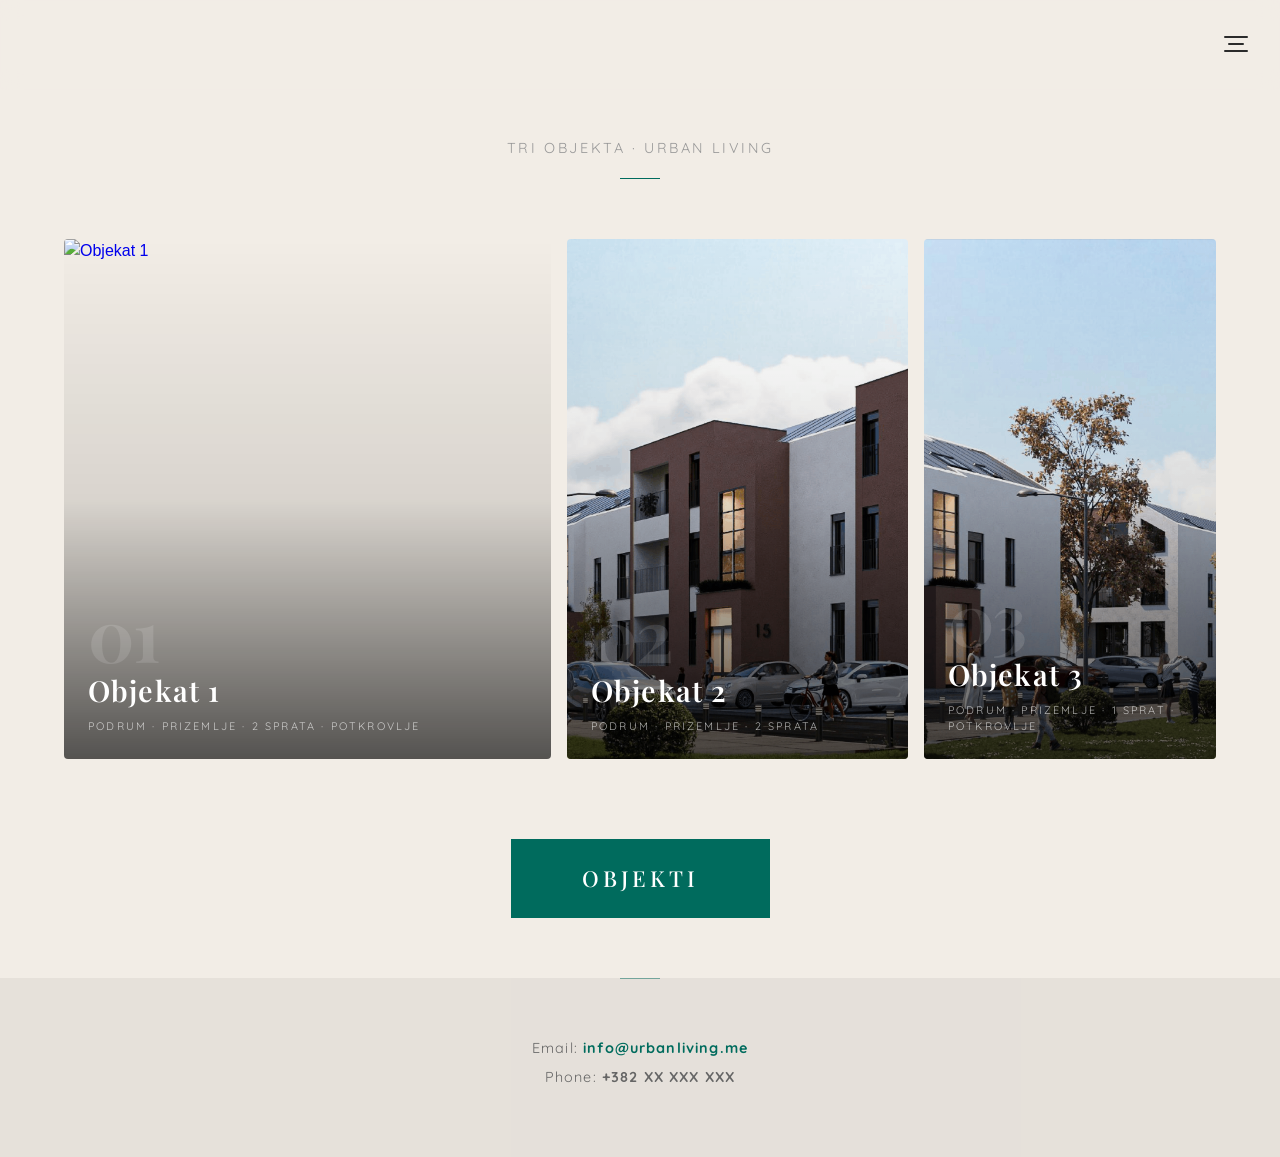
==== gornja_gorica/index.html @ 2e6b681c "first commit" ====
<!DOCTYPE html>
<html lang="me">
<head>
  <meta charset="UTF-8">
  <meta name="viewport" content="width=device-width, initial-scale=1.0">
  <title>Urban Living — Tri Objekta</title>
  <link href="https://fonts.googleapis.com/css2?family=Quicksand:wght@400;500;600;700&family=Playfair+Display:ital,wght@0,500;0,600;0,700;1,500&display=swap" rel="stylesheet">
  <link rel="stylesheet" href="style.css">
  <style>

    /* ═══════════════════════════════════════════
       PAGE INTRO CURTAIN
    ═══════════════════════════════════════════ */
    .page-curtain {
      position: fixed;
      inset: 0;
      background: #1a1a1a;
      z-index: 9999;
      display: flex;
      align-items: center;
      justify-content: center;
      animation: curtainLift 0.8s 1.2s cubic-bezier(0.76, 0, 0.24, 1) forwards;
      pointer-events: none;
    }
    @keyframes curtainLift {
      to { transform: translateY(-100%); opacity: 0; }
    }
    .curtain-logo {
      font-family: 'Playfair Display', serif;
      font-size: clamp(1.4rem, 5vw, 3rem);
      color: #f2ede6;
      letter-spacing: 0.2em;
      text-transform: uppercase;
      opacity: 0;
      animation: curtainTextIn 0.7s 0.2s ease forwards;
    }
    @keyframes curtainTextIn {
      from { opacity: 0; transform: translateY(16px); }
      to   { opacity: 1; transform: translateY(0); }
    }

    /* ═══════════════════════════════════════════
       HERO TAGLINE
    ═══════════════════════════════════════════ */
    .hero-tagline {
      text-align: center;
      padding: 48px 24px 20px;
      margin-top: 90px;
      opacity: 0;
      animation: fadeUp 0.9s 1.6s ease forwards;
    }
    .hero-tagline p {
      font-family: 'Quicksand', sans-serif;
      font-size: clamp(0.75rem, 2.5vw, 0.9rem);
      letter-spacing: 0.18em;
      text-transform: uppercase;
      color: #999;
    }
    .hero-line {
      width: 40px;
      height: 1px;
      background: #006b5d;
      margin: 18px auto 0;
      transform: scaleX(0);
      transform-origin: left;
      animation: lineGrow 0.7s 2.2s ease forwards;
    }

    @keyframes fadeUp {
      from { opacity: 0; transform: translateY(24px); }
      to   { opacity: 1; transform: translateY(0); }
    }
    @keyframes lineGrow { to { transform: scaleX(1); } }

    /* ═══════════════════════════════════════════
       BUILDINGS GRID
    ═══════════════════════════════════════════ */
    .buildings-section {
      padding: 40px 5% 20px;
      opacity: 0;
      animation: fadeUp 0.9s 1.9s ease forwards;
    }

    .buildings-grid {
      display: grid;
      grid-template-columns: 2fr 1.4fr 1.2fr;
      gap: 16px;
      max-width: 1400px;
      margin: 0 auto;
    }

    .building-card {
      position: relative;
      overflow: hidden;
      border-radius: 4px;
      cursor: pointer;
      text-decoration: none;
      display: block;
      -webkit-tap-highlight-color: transparent;
    }

    .building-card .card-img {
      width: 100%;
      height: 520px;
      object-fit: cover;
      display: block;
      transition: transform 0.7s cubic-bezier(0.25, 0.46, 0.45, 0.94);
    }

    .building-card:hover .card-img { transform: scale(1.05); }

    /* Gradient overlay */
    .building-card::after {
      content: '';
      position: absolute;
      inset: 0;
      background: linear-gradient(to top, rgba(0,0,0,0.65) 0%, rgba(0,0,0,0.1) 50%, transparent 100%);
      transition: opacity 0.4s ease;
    }

    .card-label {
      position: absolute;
      bottom: 0; left: 0; right: 0;
      z-index: 2;
      padding: 28px 24px 24px;
      pointer-events: none;
    }
    .card-label .card-num {
      font-family: 'Playfair Display', serif;
      font-size: clamp(2.5rem, 6vw, 4.5rem);
      font-weight: 700;
      color: rgba(255,255,255,0.12);
      line-height: 1;
      display: block;
      letter-spacing: -0.02em;
      transition: color 0.4s ease;
    }
    .building-card:hover .card-num { color: rgba(255,255,255,0.2); }

    .card-label .card-name {
      font-family: 'Playfair Display', serif;
      font-size: clamp(1.2rem, 2.5vw, 1.8rem);
      font-weight: 600;
      color: #fff;
      letter-spacing: 0.04em;
      display: block;
      margin-bottom: 6px;
    }
    .card-label .card-floors {
      font-family: 'Quicksand', sans-serif;
      font-size: 0.68rem;
      letter-spacing: 0.2em;
      text-transform: uppercase;
      color: rgba(255,255,255,0.65);
      display: block;
    }

    /* Hover accent line */
    .card-accent {
      position: absolute;
      bottom: 0; left: 0;
      width: 0; height: 3px;
      background: #006b5d;
      z-index: 3;
      transition: width 0.5s cubic-bezier(0.22, 1, 0.36, 1);
    }
    .building-card:hover .card-accent { width: 100%; }

    /* ═══════════════════════════════════════════
       STANOVI BUTTON
    ═══════════════════════════════════════════ */
    #pageWrapper {
      -webkit-tap-highlight-color: transparent;
      display: flex;
      justify-content: center;
      align-items: center;
      width: 100%;
      opacity: 0;
      animation: fadeUp 0.9s 2.4s ease forwards;
    }

    .btn-apartments {
      position: relative;
      overflow: hidden;
      border: 1.5px solid #006b5d;
      display: inline-block;
      margin: 60px auto;
      font-family: 'Playfair Display', serif;
      font-weight: 500;
      font-size: 22px;
      letter-spacing: 4px;
      text-transform: uppercase;
      text-decoration: none;
      padding: 22px 70px;
      background: rgb(0, 107, 93);
      color: #ffffff;
      transition: all 0.4s ease;
    }
    .btn-apartments::before {
      content: '';
      position: absolute;
      inset: 0;
      background: #f2ede6;
      transform: translateY(101%);
      transition: transform 0.45s cubic-bezier(0.76, 0, 0.24, 1);
      z-index: 0;
    }
    .btn-apartments:hover::before { transform: translateY(0); }
    .btn-apartments span { position: relative; z-index: 1; transition: color 0.45s ease; }
    .btn-apartments:hover span { color: #006b5d; }

    /* ═══════════════════════════════════════════
       HAMBURGER
    ═══════════════════════════════════════════ */
    .close-btn { display: none !important; }
    .hamburger:hover { background: transparent; }
    .hamburger.active:hover { background: transparent; }

    /* ═══════════════════════════════════════════
       OVERLAY MENU
    ═══════════════════════════════════════════ */
    .menu-overlay { background: #141414 !important; padding-top: 90px !important; }
    .menu-overlay::before {
      content: 'Urban Living';
      position: absolute; top: 28px; left: 28px;
      font-family: 'Playfair Display', serif;
      font-size: .65rem; letter-spacing: .28em; text-transform: uppercase;
      color: rgba(255,255,255,.15); pointer-events: none;
    }
    .menu-overlay::after {
      content: ''; position: absolute; top: 0; left: 0;
      width: 2px; height: 0; background: #006b5d;
      transition: height .55s cubic-bezier(.22,1,.36,1);
    }
    .menu-overlay.active::after { height: 100%; }

    .menu-overlay .menu-link {
      font-family: 'Quicksand', sans-serif !important;
      font-size: 1.1rem !important; font-weight: 600 !important;
      letter-spacing: .16em !important; text-transform: uppercase !important;
      color: rgba(255,255,255,.6) !important;
      padding: 18px 28px !important; position: relative;
      transition: color .3s ease !important; opacity: 0;
    }
    .menu-overlay .menu-link::after {
      content: ''; position: absolute; bottom: 12px; left: 28px;
      width: 0; height: 1px; background: #006b5d; transition: width .35s ease;
    }
    .menu-overlay .menu-link:hover        { color: #fff !important; }
    .menu-overlay .menu-link:hover::after  { width: 28px; }
    .menu-overlay .menu-link.active        { color: #fff !important; }
    .menu-overlay .menu-link.active::after { width: 20px; }

    .menu-overlay.active .menu-link { animation: menuSlideIn .45s ease forwards; }
    .menu-overlay.active .menu-link:nth-child(1) { animation-delay: .05s; }
    .menu-overlay.active .menu-link:nth-child(2) { animation-delay: .12s; }
    .menu-overlay.active .menu-link:nth-child(3) { animation-delay: .19s; }
    .menu-overlay.active .menu-link:nth-child(4) { animation-delay: .26s; }
    @keyframes menuSlideIn {
      from { opacity: 0; transform: translateX(20px); }
      to   { opacity: 1; transform: translateX(0); }
    }

    /* ═══════════════════════════════════════════
       CONTACT
    ═══════════════════════════════════════════ */
    .contact-info { position: relative; }
    .contact-info::before {
      content: '';
      position: absolute; top: 0; left: 50%;
      transform: translateX(-50%);
      width: 40px; height: 1px;
      background: #006b5d; opacity: 0.5;
    }
    .contact-info p {
      font-family: 'Quicksand', sans-serif;
      font-size: 0.9rem; letter-spacing: 0.08em;
      margin-bottom: 8px; color: #666;
    }
    .contact-info a { color: #006b5d !important; position: relative; }
    .contact-info a::after {
      content: '';
      position: absolute; bottom: -2px; left: 0;
      width: 100%; height: 1px; background: #006b5d;
      transform: scaleX(0); transform-origin: right;
      transition: transform 0.4s ease;
    }
    .contact-info a:hover::after { transform: scaleX(1); transform-origin: left; }

    /* ═══════════════════════════════════════════
       FLOOR MODAL
    ═══════════════════════════════════════════ */
    .floor-list li {
      position: relative; overflow: hidden;
      display: flex; align-items: center; justify-content: space-between;
    }
    .floor-list li::before {
      content: '';
      position: absolute; left: 0; top: 50%;
      transform: translateY(-50%) scaleY(0);
      width: 3px; height: 55%; background: #006b5d;
      border-radius: 2px; transition: transform 0.3s ease;
    }
    .floor-list li:hover::before { transform: translateY(-50%) scaleY(1); }
    .floor-list li:hover { padding-left: 18px !important; color: #006b5d !important; }
    .floor-num {
      font-size: 0.68rem; letter-spacing: 0.1em;
      color: #bbb; font-family: 'Quicksand', sans-serif;
      transition: color 0.3s ease;
    }
    .floor-list li:hover .floor-num { color: #006b5d; }
    .modal.active .floor-list li { animation: fadeUp 0.4s ease both; }
    .modal.active .floor-list li:nth-child(1) { animation-delay: 0.05s; }
    .modal.active .floor-list li:nth-child(2) { animation-delay: 0.10s; }
    .modal.active .floor-list li:nth-child(3) { animation-delay: 0.15s; }
    .modal.active .floor-list li:nth-child(4) { animation-delay: 0.20s; }
    .modal.active .floor-list li:nth-child(5) { animation-delay: 0.25s; }

    /* Modal building selector */
    .modal-building-tabs {
      display: flex; gap: 0;
      margin-bottom: 28px;
      border-bottom: 1px solid rgba(0,0,0,0.08);
    }
    .modal-tab {
      flex: 1; padding: 10px 8px;
      font-family: 'Quicksand', sans-serif;
      font-size: 0.68rem; letter-spacing: 0.18em;
      text-transform: uppercase; cursor: pointer;
      color: #aaa; text-align: center;
      border-bottom: 2px solid transparent;
      transition: color 0.3s, border-color 0.3s;
      margin-bottom: -1px;
    }
    .modal-tab.active { color: #006b5d; border-color: #006b5d; }

    .modal-floors-panel { display: none; }
    .modal-floors-panel.active { display: block; }

    .modal-content h3 {
      font-family: 'Playfair Display', serif;
      font-size: 1.4rem; font-weight: 600;
      margin-bottom: 4px; color: #2b2b2b;
    }
    .modal-subtitle {
      font-family: 'Quicksand', sans-serif;
      font-size: 0.7rem; letter-spacing: 0.18em;
      text-transform: uppercase; color: #aaa;
      margin-bottom: 24px;
    }

    /* ═══════════════════════════════════════════
       MOBILE
    ═══════════════════════════════════════════ */
    @media (max-width: 900px) {
      .buildings-grid {
        grid-template-columns: 1fr 1fr;
      }
      .building-card:first-child {
        grid-column: 1 / -1;
      }
      .building-card .card-img { height: 340px; }
    }

    @media (max-width: 600px) {
      .buildings-grid { grid-template-columns: 1fr; }
      .building-card:first-child { grid-column: auto; }
      .building-card .card-img { height: 280px; }
      .btn-apartments {
        font-size: 18px !important;
        padding: 18px 48px !important;
        letter-spacing: 3px !important;
      }
    }

  </style>
</head>
<body id="top">

  <!-- PAGE CURTAIN -->
  <div class="page-curtain">
    <span class="curtain-logo">Urban Living</span>
  </div>

  <!-- HEADER -->
  <header class="header">
    <a href="index.html" class="logo">
      <img src="images/urbanlivinglogo.png" alt="Urban Living Logo">
    </a>
  </header>

  <!-- HAMBURGER -->
  <div class="hamburger" id="hamburger" role="button" tabindex="0" aria-label="Toggle navigation">
    <span></span><span></span><span></span>
  </div>

  <!-- OVERLAY MENU -->
  <div class="menu-overlay" id="menuOverlay">
    <a href="index.html"   class="menu-link active">Početna</a>
    <a href="#contactInfo" class="menu-link">Kontakt</a>
    <a href="#"            class="menu-link" id="menuStanovi">Objekti</a>
    <a href="https://www.instagram.com/" target="_blank" class="menu-link">Instagram</a>
  </div>
  <div id="menuDim"></div>

  <!-- HERO TAGLINE -->
  <div class="hero-tagline">
    <p>Tri objekta · Urban Living</p>
    <div class="hero-line"></div>
  </div>

  <!-- BUILDINGS GRID -->
  <section class="buildings-section">
    <div class="buildings-grid">

      <!-- Building 1 — Largest -->
      <a href="objekat1.html" class="building-card">
        <img class="card-img" src="images\PESIC PARKETI\1_zgrada\PESIC PARKETI-09.png" alt="Objekat 1">
        <div class="card-label">
          <span class="card-num">01</span>
          <span class="card-name">Objekat 1</span>
          <span class="card-floors">Podrum · Prizemlje · 2 Sprata · Potkrovlje</span>
        </div>
        <div class="card-accent"></div>
      </a>

      <!-- Building 2 — Medium -->
      <a href="objekat2.html" class="building-card">
        <img class="card-img" src="images\PESIC PARKETI\2_zgrada\PESIC PARKETI-16.png" alt="Objekat 2">
        <div class="card-label">
          <span class="card-num">02</span>
          <span class="card-name">Objekat 2</span>
          <span class="card-floors">Podrum · Prizemlje · 2 Sprata</span>
        </div>
        <div class="card-accent"></div>
      </a>

      <!-- Building 3 — Smallest -->
      <a href="objekat3.html" class="building-card">
        <img class="card-img" src="images\PESIC PARKETI\3_zgrada\PESIC PARKETI-24.png" alt="Objekat 3">
        <div class="card-label">
          <span class="card-num">03</span>
          <span class="card-name">Objekat 3</span>
          <span class="card-floors">Podrum · Prizemlje · 1 Sprat · Potkrovlje</span>
        </div>
        <div class="card-accent"></div>
      </a>

    </div>
  </section>

  <!-- OBJEKTI BUTTON -->
  <div id="pageWrapper">
    <a href="#" class="btn-apartments" id="openFloors"><span>Objekti</span></a>
  </div>

  <!-- CONTACT INFO -->
  <section id="contactInfo" class="contact-info">
    <p>Email: <a href="mailto:info@urbanliving.me">info@urbanliving.me</a></p>
    <p>Phone: <strong>+382 XX XXX XXX</strong></p>
  </section>

  <!-- FLOOR/BUILDING SELECTOR MODAL -->
  <div class="modal" id="floorModal">
    <div class="modal-content">
      <span class="close-modal" id="closeModal">&times;</span>

      <h3>Odaberite objekat</h3>
      <p class="modal-subtitle">i etažu koja vas zanima</p>

      <!-- Tabs -->
      <div class="modal-building-tabs">
        <div class="modal-tab active" data-tab="b1">Objekat 1</div>
        <div class="modal-tab"       data-tab="b2">Objekat 2</div>
        <div class="modal-tab"       data-tab="b3">Objekat 3</div>
      </div>

      <!-- Building 1 floors -->
      <div class="modal-floors-panel active" id="panel-b1">
        <ul class="floor-list">
          <li data-href="objekat1.html#floor1">Podrum       <span class="floor-num">B</span></li>
          <li data-href="objekat1.html#floor2">Prizemlje    <span class="floor-num">00</span></li>
          <li data-href="objekat1.html#floor3">1 Sprat      <span class="floor-num">01</span></li>
          <li data-href="objekat1.html#floor4">2 Sprat      <span class="floor-num">02</span></li>
          <li data-href="objekat1.html#floor5">Potkrovlje   <span class="floor-num">PK</span></li>
        </ul>
      </div>

      <!-- Building 2 floors -->
      <div class="modal-floors-panel" id="panel-b2">
        <ul class="floor-list">
          <li data-href="objekat2.html#floor1">Podrum       <span class="floor-num">B</span></li>
          <li data-href="objekat2.html#floor2">Prizemlje    <span class="floor-num">00</span></li>
          <li data-href="objekat2.html#floor3">1 Sprat      <span class="floor-num">01</span></li>
          <li data-href="objekat2.html#floor4">2 Sprat      <span class="floor-num">02</span></li>
        </ul>
      </div>

      <!-- Building 3 floors -->
      <div class="modal-floors-panel" id="panel-b3">
        <ul class="floor-list">
          <li data-href="objekat3.html#floor1">Podrum       <span class="floor-num">B</span></li>
          <li data-href="objekat3.html#floor2">Prizemlje    <span class="floor-num">00</span></li>
          <li data-href="objekat3.html#floor3">1 Sprat      <span class="floor-num">01</span></li>
          <li data-href="objekat3.html#floor4">Potkrovlje   <span class="floor-num">PK</span></li>
        </ul>
      </div>

    </div>
  </div>

  <script src="script.js"></script>
  <script>
    // ── BUILDING TAB SWITCHING ──
    document.querySelectorAll('.modal-tab').forEach(tab => {
      tab.addEventListener('click', () => {
        document.querySelectorAll('.modal-tab').forEach(t => t.classList.remove('active'));
        document.querySelectorAll('.modal-floors-panel').forEach(p => p.classList.remove('active'));
        tab.classList.add('active');
        document.getElementById('panel-' + tab.dataset.tab).classList.add('active');
      });
    });

    // ── FLOOR LIST NAVIGATION ──
    document.querySelectorAll('.floor-list li[data-href]').forEach(item => {
      item.addEventListener('click', () => {
        window.location.href = item.getAttribute('data-href');
      });
    });

    // ── KEYBOARD for hamburger ──
    document.getElementById('hamburger').addEventListener('keydown', e => {
      if (e.key === 'Enter' || e.key === ' ') {
        e.preventDefault();
        document.getElementById('hamburger').click();
      }
    });
  </script>
</body>
</html>
---- gornja_gorica/style.css ----
/* ============================================================
   RESET
   ============================================================ */
* { margin: 0; padding: 0; box-sizing: border-box; }

body {
  font-family: 'Helvetica Neue', sans-serif;
  background-color: #f2ede6;
  color: #2b2b2b;
  line-height: 1.5;
}

/* ============================================================
   HEADER
   ============================================================ */
.header {
  position: fixed;
  top: 0; left: 0;
  width: 100%;
  height: 90px;
  display: flex;
  justify-content: center;
  align-items: center;
  background: rgba(242, 237, 230, 0.9);
  backdrop-filter: blur(10px);
  z-index: 2000;
  transition: height 0.3s ease, background 0.3s ease;
}

.header.scrolled {
  height: 70px;
  background: rgba(242, 237, 230, 0.9);
}

/* Make the link wrap only the image and remove blue highlight */
.logo {
  display: inline-block;                  /* shrink clickable area */
  text-decoration: none;                  /* remove underline */
  line-height: 0;                         /* no extra spacing */
  -webkit-tap-highlight-color: transparent; /* remove blue highlight on mobile */
  outline: none;                          /* remove focus outline */
}

/* Adjust the logo image */
.logo img {
  padding-top: 30px;                        /* remove extra clickable padding */
  height: 200px;
  width: auto;
  display: block;
  transition: height 0.3s ease, padding-top 0.3s ease;
}

.header.scrolled .logo img {
  padding-top: 10px;
  height: 120px;
}

/* ============================================================
   HAMBURGER
   ============================================================ */
.hamburger {
  position: fixed;
  right: 20px;
  top: 20px;
  width: 48px;
  height: 48px;
  display: flex;
  flex-direction: column;
  justify-content: center;
  align-items: center;
  gap: 5px;
  cursor: pointer;
  z-index: 99999;
  border-radius: 50%;
  -webkit-tap-highlight-color: transparent;
  transition: background 0.3s ease;
  isolation: isolate;
}

.hamburger span {
  display: block;
  height: 2px;
  border-radius: 2px;
  background: #2b2b2b;
  transform-origin: center;
  transition:
    width     0.35s cubic-bezier(0.76, 0, 0.24, 1),
    transform 0.45s cubic-bezier(0.76, 0, 0.24, 1),
    opacity   0.3s ease,
    background 0.3s ease;
}

.hamburger span:nth-child(1) { width: 24px; }
.hamburger span:nth-child(2) { width: 16px; }
.hamburger span:nth-child(3) { width: 24px; }

.hamburger.active span              { background: #fff !important; }
.hamburger.active span:nth-child(1) { width: 22px; transform: translateY(7px)  rotate(45deg); }
.hamburger.active span:nth-child(2) { width: 0;    opacity: 0; }
.hamburger.active span:nth-child(3) { width: 22px; transform: translateY(-7px) rotate(-45deg); }

/* ============================================================
   OVERLAY MENU
   ============================================================ */
.menu-overlay {
    -webkit-tap-highlight-color: transparent;
  position: fixed;
  top: 0;
  right: 0;
  width: 260px;
  height: 100%;
  background: #1a1a1a;
  display: flex;
  flex-direction: column;
  padding-top: 100px;
  transform: translateX(100%);
  opacity: 0;
  transition: transform 0.5s cubic-bezier(0.22, 1, 0.36, 1), opacity 0.4s ease;
  z-index: 2150;
}

.menu-overlay.active {
  transform: translateX(0);
  opacity: 1;
}

.menu-link {
  color: #eee;
  text-decoration: none;
  font-size: 1.3rem;
  padding: 18px 30px;
  transition: background 0.2s ease, letter-spacing 0.2s ease;
}

.menu-link:hover        { background: #2a2a2a; letter-spacing: 2px; }
.menu-link.active       { color: #fff; letter-spacing: 3px; }

.close-btn {
  position: absolute;
  top: 30px; right: 30px;
  font-size: 32px;
  color: #eee;
  cursor: pointer;
  transition: opacity 0.3s ease;
  display: none; /* hamburger handles closing now */
}

/* ============================================================
   DIM OVERLAY
   ============================================================ */
#menuDim {
  display: none;
  position: fixed;
  inset: 0;
  background: rgba(0, 0, 0, 0.5);
  z-index: 2140;
}

#menuDim.active { display: block; }

/* ============================================================
   GALLERY
   ============================================================ */
.gallery {
  display: grid;
  grid-template-columns: repeat(2, 1fr);
  gap: 10px;
  padding: 20px 5%;
  margin-top: 90px;
  position: relative;
  z-index: 1;
}

.gallery-item {
  position: relative;
  overflow: hidden;
  border-radius: 2px;
  cursor: default;
  height: 500px;
}

.gallery-item img.day,
.gallery-item img.night {
  width: 100%;
  height: 100%;
  object-fit: cover;
  display: block;
  border-radius: 2px;
  transition: opacity 0.8s ease, transform 0.5s ease;
}

.gallery-item img.night {
  position: absolute;
  top: 0; left: 0;
  opacity: 0;
}

.gallery-item:hover img.day   { opacity: 0; transform: scale(1.05); }
.gallery-item:hover img.night { opacity: 1; transform: scale(1.05); }

/* ============================================================
   LIGHTBOX
   ============================================================ */
.lightbox {
  position: fixed;
  inset: 0;
  background: rgba(0, 0, 0, 0.95);
  display: flex;
  justify-content: center;
  align-items: center;
  z-index: 5000;
  cursor: zoom-out;
}

.lightbox img {
  max-width: 90%;
  max-height: 90%;
  border-radius: 12px;
  cursor: default;
}

/* ============================================================
   STANOVI BUTTON
   ============================================================ */
#pageWrapper {
    -webkit-tap-highlight-color: transparent;
  display: flex;
  justify-content: center;
  align-items: center;
  width: 100%;
}

.btn-apartments {
  display: inline-block;
  margin: 80px auto;
  font-family: 'Playfair Display', serif;
  font-weight: 500;
  font-size: 25px;
  letter-spacing: 4px;
  text-transform: uppercase;
  text-decoration: none;
  padding: 22px 70px;
  background: rgb(0, 107, 93);
  color: #ffffff;
  transition: all 0.4s ease;
}

.btn-apartments:hover {
  background: transparent;
  color: #1c1c1c;
  transform: translateY(-2px);
}

/* ============================================================
   FLOOR SELECTOR MODAL
   ============================================================ */
.modal {
    -webkit-tap-highlight-color: transparent;
  position: fixed;
  inset: 0;
  background: rgba(0, 0, 0, 0.45);
  backdrop-filter: blur(8px);
  display: flex;
  justify-content: center;
  align-items: center;
  opacity: 0;
  visibility: hidden;
  transition: opacity 0.3s ease, visibility 0.3s ease;
  z-index: 4000;
}

.modal.active {
  opacity: 1;
  visibility: visible;
}

.modal-content {
  background: #f5f1eb;
  padding: 80px 70px;
  width: 500px;
  max-width: 90%;
  box-shadow: 0 60px 140px rgba(0, 0, 0, 0.25);
  transform: translateY(40px);
  transition: transform 0.5s ease;
  position: relative;
}

.modal.active .modal-content { transform: translateY(0); }

.close-modal {
  position: absolute;
  top: 20px; right: 30px;
  font-size: 28px;
  cursor: pointer;
  color: #2b2b2b;
}

/* ============================================================
   FLOOR LIST
   ============================================================ */
.floor-list {
  
  list-style: none;
  margin-top: 20px;
  padding: 0;
  font-family: 'Quicksand', sans-serif;
}

.floor-list li {
  padding: 18px 0;
  border-bottom: 1px solid rgba(0, 0, 0, 0.08);
  font-size: 16px;
  letter-spacing: 2px;
  text-transform: uppercase;
  cursor: pointer;
  transition: padding-left 0.3s ease, color 0.3s ease;
}

.floor-list li:hover  { padding-left: 15px; color: #000; }
.floor-list li:active { transform: scale(0.98); }

/* ============================================================
   CONTACT INFO
   ============================================================ */
.contact-info {
  text-align: center;
  padding: 60px 10%;
  color: #666;
  background: rgba(0, 0, 0, 0.05);
}

.contact-info a {
  color: #006b5d;
  text-decoration: none;
  font-weight: bold;
}

/* ============================================================
   APARTMENTS PAGE
   ============================================================ */
.apartments-page {
  
  max-width: 1200px;
  margin: 0 auto;
  padding: 120px 5% 60px;
  font-family: 'Quicksand', sans-serif;
  color: #2b2b2b;
  line-height: 1.6;
}

.apartments-page .floor {
  position: relative;
  margin-bottom: 60px;
  padding: 40px;
  background: #fffaf5;
  border-radius: 12px;
  box-shadow: 0 25px 60px rgba(0, 0, 0, 0.1);
  transition: transform 0.4s ease, box-shadow 0.4s ease;
}

.apartments-page .floor:hover {
  transform: translateY(-4px);
  box-shadow: 0 35px 80px rgba(0, 0, 0, 0.14);
}

.apartments-page .floor h2 {
  font-family: 'Playfair Display', serif;
  font-weight: 700;
  font-size: 2rem;
  margin-bottom: 20px;
  color: #006b5d;
  letter-spacing: 1px;
}

.apartments-page .floor p {
  font-size: 1rem;
  margin-bottom: 16px;
  color: #3a3a3a;
}

/* Floor gallery — horizontal scroll */
.floor-gallery.mobile-scroll {
  display: flex;
  overflow-x: auto;
  gap: 12px;
  padding-bottom: 12px;
  scroll-snap-type: x mandatory;
  -webkit-overflow-scrolling: touch;
}

.floor-gallery.mobile-scroll img {
  flex: 0 0 auto;
  width: 320px;
  height: 220px;
  object-fit: cover;
  border-radius: 10px;
  cursor: pointer;
  scroll-snap-align: start;
  transition: transform 0.3s ease, filter 0.3s ease;
}

.floor-gallery.mobile-scroll img:hover {
  transform: scale(1.03);
  filter: brightness(1.05);
}

:target { scroll-margin-top: 110px; }

/* ============================================================
   RESPONSIVE
   ============================================================ */
@media (max-width: 768px) {

  /* Gallery */
  .gallery {
    grid-template-columns: 1fr;
  }
  .gallery-item { height: 300px; }

  /* Modal slides up from bottom */
  .modal { align-items: flex-end; }

  .modal-content {
    width: 100%;
    max-width: 100%;
    border-radius: 12px 12px 0 0;
    padding: 50px 30px;
    transform: translateY(100%);
    transition: transform 0.5s cubic-bezier(0.22, 1, 0.36, 1);
  }

  .modal.active .modal-content { transform: translateY(0); }

  /* Apartments page */
  .apartments-page { padding: 100px 4% 40px; }

  .apartments-page .floor {
    padding: 24px;
    margin-bottom: 40px;
  }

  .apartments-page .floor h2 { font-size: 1.5rem; }

  .floor-gallery.mobile-scroll img {
    width: 80vw;
    height: 180px;
  }

  /* Button */
  .btn-apartments {
    font-size: 18px;
    padding: 18px 48px;
    letter-spacing: 3px;
  }
}
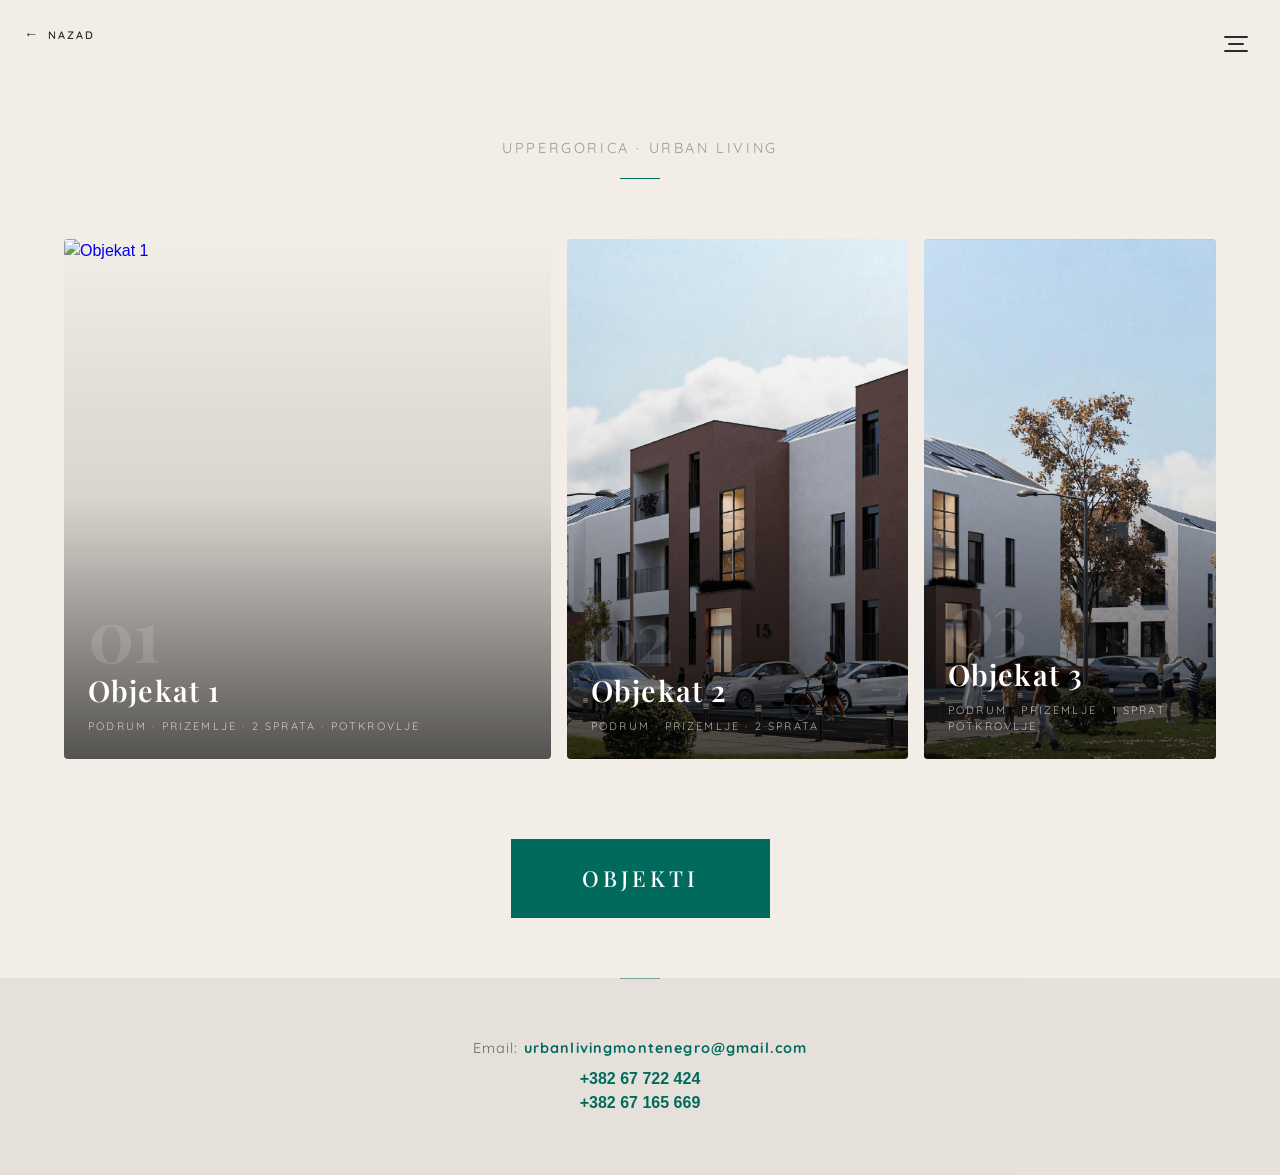
==== commit f64a2feb: "sitnice" ====
--- a/gornja_gorica/index.html
+++ b/gornja_gorica/index.html
@@ -1,12 +1,49 @@
 <!DOCTYPE html>
 <html lang="me">
 <head>
+
+
+  
   <meta charset="UTF-8">
   <meta name="viewport" content="width=device-width, initial-scale=1.0">
-  <title>Urban Living — Tri Objekta</title>
+  <title>Urban Living — UpperGorica</title>
   <link href="https://fonts.googleapis.com/css2?family=Quicksand:wght@400;500;600;700&family=Playfair+Display:ital,wght@0,500;0,600;0,700;1,500&display=swap" rel="stylesheet">
   <link rel="stylesheet" href="style.css">
   <style>
+
+    /* ═══════════════════════════════════════════
+       BACK BUTTON
+    ═══════════════════════════════════════════ */
+    .back-btn {
+      position: fixed;
+      top: 24px;
+      left: 24px;
+      z-index: 99999;
+      display: flex;
+      align-items: center;
+      gap: 8px;
+      font-family: 'Quicksand', sans-serif;
+      font-size: 0.68rem;
+      font-weight: 600;
+      letter-spacing: 0.18em;
+      text-transform: uppercase;
+      color: #2b2b2b;
+      text-decoration: none;
+      opacity: 0;
+      animation: fadeUp 0.6s 1.9s ease forwards;
+      transition: color 0.3s;
+    }
+    .back-btn::before {
+      content: '←';
+      font-size: 0.9rem;
+      transition: transform 0.3s;
+    }
+    .back-btn:hover { color: #006b5d; }
+    .back-btn:hover::before { transform: translateX(-4px); }
+
+    @media (max-width: 768px) {
+      .back-btn { top: 16px; left: 16px; }
+    }
 
     /* ═══════════════════════════════════════════
        PAGE INTRO CURTAIN
@@ -375,11 +412,15 @@
 
   </style>
 </head>
+
 <body id="top">
+
+  <!-- BACK BUTTON -->
+  <a href="../index.html" class="back-btn">Nazad</a>
 
   <!-- PAGE CURTAIN -->
   <div class="page-curtain">
-    <span class="curtain-logo">Urban Living</span>
+    <span class="curtain-logo">Upper Gorica</span>
   </div>
 
   <!-- HEADER -->
@@ -405,7 +446,7 @@
 
   <!-- HERO TAGLINE -->
   <div class="hero-tagline">
-    <p>Tri objekta · Urban Living</p>
+    <p>UpperGorica · Urban Living</p>
     <div class="hero-line"></div>
   </div>
 
@@ -456,8 +497,9 @@
 
   <!-- CONTACT INFO -->
   <section id="contactInfo" class="contact-info">
-    <p>Email: <a href="mailto:info@urbanliving.me">info@urbanliving.me</a></p>
-    <p>Phone: <strong>+382 XX XXX XXX</strong></p>
+    <p>Email: <a href="mailto:urbanlivingmontenegro@gmail.com">urbanlivingmontenegro@gmail.com</a></p>
+        <div class="cd-value"><a href="tel:+38267722424">+382 67 722 424</a></div>
+        <div class="cd-value"><a href="tel:+38267165699">+382 67 165 669</a></div>
   </section>
 
   <!-- FLOOR/BUILDING SELECTOR MODAL -->
@@ -466,7 +508,6 @@
       <span class="close-modal" id="closeModal">&times;</span>
 
       <h3>Odaberite objekat</h3>
-      <p class="modal-subtitle">i etažu koja vas zanima</p>
 
       <!-- Tabs -->
       <div class="modal-building-tabs">
@@ -537,4 +578,4 @@
     });
   </script>
 </body>
-</html>
+</html>
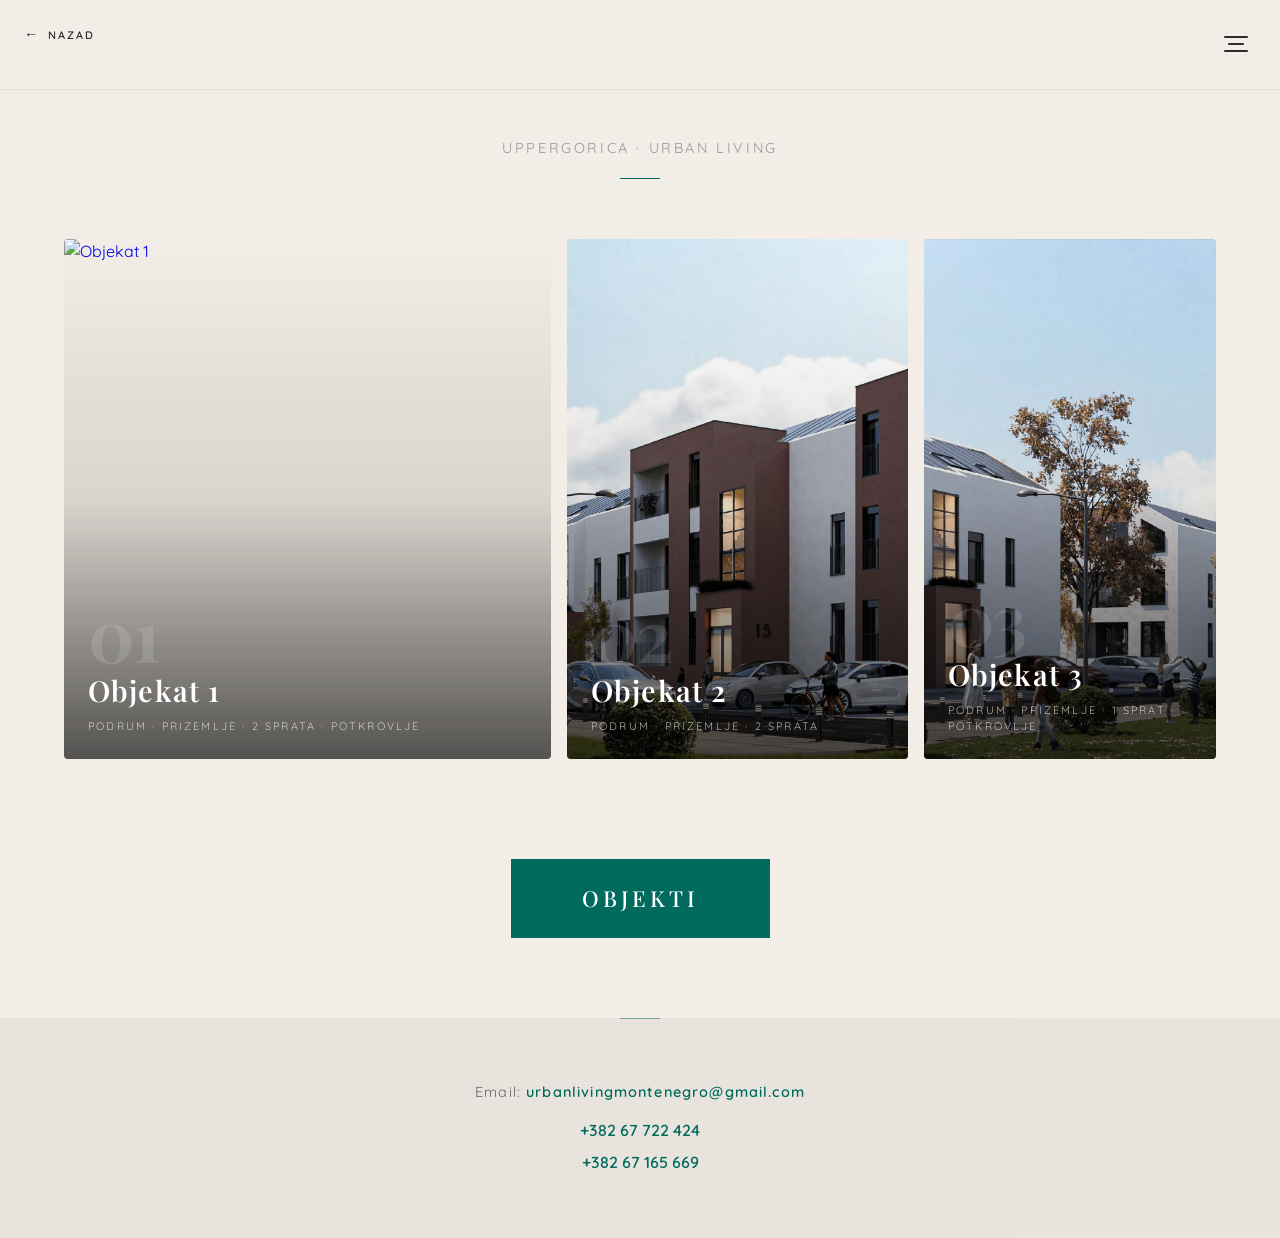
==== commit ad83c8d2: "performance changes" ====
--- a/gornja_gorica/index.html
+++ b/gornja_gorica/index.html
@@ -5,8 +5,11 @@
 
   
   <meta charset="UTF-8">
+  <meta name="description" content="Upper Gorica — Ekskluzivni stanovi i objekti, Podgorica.">
   <meta name="viewport" content="width=device-width, initial-scale=1.0">
   <title>Urban Living — UpperGorica</title>
+    <link rel="preconnect" href="https://fonts.googleapis.com">
+  <link rel="preconnect" href="https://fonts.gstatic.com" crossorigin>
   <link href="https://fonts.googleapis.com/css2?family=Quicksand:wght@400;500;600;700&family=Playfair+Display:ital,wght@0,500;0,600;0,700;1,500&display=swap" rel="stylesheet">
   <link rel="stylesheet" href="style.css">
   <style>
@@ -456,7 +459,7 @@
 
       <!-- Building 1 — Largest -->
       <a href="objekat1.html" class="building-card">
-        <img class="card-img" src="images\PESIC PARKETI\1_zgrada\PESIC PARKETI-09.png" alt="Objekat 1">
+        <img loading="lazy" decoding="async" class="card-img" src="images\PESIC PARKETI\1_zgrada\PESIC PARKETI-09.png" alt="Objekat 1">
         <div class="card-label">
           <span class="card-num">01</span>
           <span class="card-name">Objekat 1</span>
@@ -467,7 +470,7 @@
 
       <!-- Building 2 — Medium -->
       <a href="objekat2.html" class="building-card">
-        <img class="card-img" src="images\PESIC PARKETI\2_zgrada\PESIC PARKETI-16.png" alt="Objekat 2">
+        <img loading="lazy" decoding="async" class="card-img" src="images\PESIC PARKETI\2_zgrada\PESIC PARKETI-16.png" alt="Objekat 2">
         <div class="card-label">
           <span class="card-num">02</span>
           <span class="card-name">Objekat 2</span>
@@ -478,7 +481,7 @@
 
       <!-- Building 3 — Smallest -->
       <a href="objekat3.html" class="building-card">
-        <img class="card-img" src="images\PESIC PARKETI\3_zgrada\PESIC PARKETI-24.png" alt="Objekat 3">
+        <img loading="lazy" decoding="async" class="card-img" src="images\PESIC PARKETI\3_zgrada\PESIC PARKETI-24.png" alt="Objekat 3">
         <div class="card-label">
           <span class="card-num">03</span>
           <span class="card-name">Objekat 3</span>
--- a/gornja_gorica/style.css
+++ b/gornja_gorica/style.css
@@ -1,13 +1,14 @@
 /* ============================================================
    RESET
    ============================================================ */
-* { margin: 0; padding: 0; box-sizing: border-box; }
+*, *::before, *::after { margin: 0; padding: 0; box-sizing: border-box; }
 
 body {
-  font-family: 'Helvetica Neue', sans-serif;
+  font-family: 'Quicksand', sans-serif;
   background-color: #f2ede6;
   color: #2b2b2b;
   line-height: 1.5;
+  overflow-x: hidden;
 }
 
 /* ============================================================
@@ -21,29 +22,29 @@
   display: flex;
   justify-content: center;
   align-items: center;
-  background: rgba(242, 237, 230, 0.9);
-  backdrop-filter: blur(10px);
+  background: rgba(242, 237, 230, 0.92);
+  backdrop-filter: blur(12px);
+  -webkit-backdrop-filter: blur(12px);
   z-index: 2000;
   transition: height 0.3s ease, background 0.3s ease;
+  border-bottom: 1px solid rgba(0,0,0,0.05);
 }
 
 .header.scrolled {
   height: 70px;
-  background: rgba(242, 237, 230, 0.9);
-}
-
-/* Make the link wrap only the image and remove blue highlight */
+  background: rgba(242, 237, 230, 0.97);
+}
+
 .logo {
-  display: inline-block;                  /* shrink clickable area */
-  text-decoration: none;                  /* remove underline */
-  line-height: 0;                         /* no extra spacing */
-  -webkit-tap-highlight-color: transparent; /* remove blue highlight on mobile */
-  outline: none;                          /* remove focus outline */
-}
-
-/* Adjust the logo image */
+  display: inline-block;
+  text-decoration: none;
+  line-height: 0;
+  -webkit-tap-highlight-color: transparent;
+  outline: none;
+}
+
 .logo img {
-  padding-top: 30px;                        /* remove extra clickable padding */
+  padding-top: 30px;
   height: 200px;
   width: auto;
   display: block;
@@ -75,6 +76,9 @@
   -webkit-tap-highlight-color: transparent;
   transition: background 0.3s ease;
   isolation: isolate;
+  background: none;
+  border: none;
+  padding: 0;
 }
 
 .hamburger span {
@@ -103,11 +107,10 @@
    OVERLAY MENU
    ============================================================ */
 .menu-overlay {
-    -webkit-tap-highlight-color: transparent;
-  position: fixed;
-  top: 0;
-  right: 0;
-  width: 260px;
+  -webkit-tap-highlight-color: transparent;
+  position: fixed;
+  top: 0; right: 0;
+  width: min(260px, 80vw);
   height: 100%;
   background: #1a1a1a;
   display: flex;
@@ -125,29 +128,22 @@
 }
 
 .menu-link {
-  color: #eee;
+  color: rgba(238,238,238,0.7);
   text-decoration: none;
-  font-size: 1.3rem;
+  font-size: 1rem;
+  font-weight: 600;
+  letter-spacing: 0.12em;
+  text-transform: uppercase;
   padding: 18px 30px;
-  transition: background 0.2s ease, letter-spacing 0.2s ease;
-}
-
-.menu-link:hover        { background: #2a2a2a; letter-spacing: 2px; }
-.menu-link.active       { color: #fff; letter-spacing: 3px; }
-
-.close-btn {
-  position: absolute;
-  top: 30px; right: 30px;
-  font-size: 32px;
-  color: #eee;
-  cursor: pointer;
-  transition: opacity 0.3s ease;
-  display: none; /* hamburger handles closing now */
-}
-
-/* ============================================================
-   DIM OVERLAY
-   ============================================================ */
+  min-height: 56px;
+  display: flex;
+  align-items: center;
+  transition: background 0.2s ease, color 0.2s ease, letter-spacing 0.2s ease;
+}
+
+.menu-link:hover        { background: #2a2a2a; color: #fff; letter-spacing: 0.18em; }
+.menu-link.active       { color: #fff; }
+
 #menuDim {
   display: none;
   position: fixed;
@@ -155,7 +151,6 @@
   background: rgba(0, 0, 0, 0.5);
   z-index: 2140;
 }
-
 #menuDim.active { display: block; }
 
 /* ============================================================
@@ -176,7 +171,8 @@
   overflow: hidden;
   border-radius: 2px;
   cursor: default;
-  height: 500px;
+  aspect-ratio: 4/3;
+  background: #111;
 }
 
 .gallery-item img.day,
@@ -198,6 +194,25 @@
 .gallery-item:hover img.day   { opacity: 0; transform: scale(1.05); }
 .gallery-item:hover img.night { opacity: 1; transform: scale(1.05); }
 
+/* Tap hint (mobile) */
+.tap-hint {
+  position: absolute;
+  bottom: 16px; left: 50%; transform: translateX(-50%);
+  background: rgba(0,0,0,0.6);
+  color: rgba(255,255,255,0.85);
+  font-size: 0.65rem;
+  letter-spacing: 0.12em;
+  text-transform: uppercase;
+  padding: 6px 14px;
+  border-radius: 100px;
+  white-space: nowrap;
+  z-index: 4;
+  animation: fadeIn 0.5s 1s ease both, fadeOut 0.5s 4s ease forwards;
+  pointer-events: none;
+}
+@keyframes fadeIn  { from{opacity:0} to{opacity:1} }
+@keyframes fadeOut { to{opacity:0} }
+
 /* ============================================================
    LIGHTBOX
    ============================================================ */
@@ -210,39 +225,42 @@
   align-items: center;
   z-index: 5000;
   cursor: zoom-out;
+  padding: 20px;
 }
 
 .lightbox img {
-  max-width: 90%;
-  max-height: 90%;
-  border-radius: 12px;
-  cursor: default;
+  max-width: 100%;
+  max-height: 90vh;
+  border-radius: 4px;
+  object-fit: contain;
 }
 
 /* ============================================================
    STANOVI BUTTON
    ============================================================ */
 #pageWrapper {
-    -webkit-tap-highlight-color: transparent;
+  -webkit-tap-highlight-color: transparent;
   display: flex;
   justify-content: center;
   align-items: center;
   width: 100%;
+  padding: 20px 16px;
 }
 
 .btn-apartments {
   display: inline-block;
-  margin: 80px auto;
+  margin: 60px auto;
   font-family: 'Playfair Display', serif;
   font-weight: 500;
-  font-size: 25px;
-  letter-spacing: 4px;
+  font-size: clamp(1rem, 3vw, 1.4rem);
+  letter-spacing: 0.2em;
   text-transform: uppercase;
   text-decoration: none;
-  padding: 22px 70px;
+  padding: clamp(14px, 3vw, 22px) clamp(36px, 8vw, 70px);
   background: rgb(0, 107, 93);
   color: #ffffff;
-  transition: all 0.4s ease;
+  transition: background 0.4s ease, color 0.4s ease, transform 0.3s ease;
+  border: 2px solid rgb(0, 107, 93);
 }
 
 .btn-apartments:hover {
@@ -255,11 +273,12 @@
    FLOOR SELECTOR MODAL
    ============================================================ */
 .modal {
-    -webkit-tap-highlight-color: transparent;
+  -webkit-tap-highlight-color: transparent;
   position: fixed;
   inset: 0;
   background: rgba(0, 0, 0, 0.45);
   backdrop-filter: blur(8px);
+  -webkit-backdrop-filter: blur(8px);
   display: flex;
   justify-content: center;
   align-items: center;
@@ -267,6 +286,7 @@
   visibility: hidden;
   transition: opacity 0.3s ease, visibility 0.3s ease;
   z-index: 4000;
+  padding: 20px;
 }
 
 .modal.active {
@@ -276,30 +296,33 @@
 
 .modal-content {
   background: #f5f1eb;
-  padding: 80px 70px;
-  width: 500px;
-  max-width: 90%;
+  padding: clamp(40px, 6vw, 80px) clamp(24px, 5vw, 70px);
+  width: min(500px, 100%);
   box-shadow: 0 60px 140px rgba(0, 0, 0, 0.25);
   transform: translateY(40px);
   transition: transform 0.5s ease;
   position: relative;
+  border-radius: 4px;
 }
 
 .modal.active .modal-content { transform: translateY(0); }
 
 .close-modal {
   position: absolute;
-  top: 20px; right: 30px;
+  top: 16px; right: 24px;
   font-size: 28px;
   cursor: pointer;
   color: #2b2b2b;
-}
+  line-height: 1;
+  padding: 8px;
+  transition: opacity 0.2s;
+}
+.close-modal:hover { opacity: 0.6; }
 
 /* ============================================================
    FLOOR LIST
    ============================================================ */
 .floor-list {
-  
   list-style: none;
   margin-top: 20px;
   padding: 0;
@@ -307,17 +330,23 @@
 }
 
 .floor-list li {
-  padding: 18px 0;
+  padding: 18px 8px;
   border-bottom: 1px solid rgba(0, 0, 0, 0.08);
-  font-size: 16px;
-  letter-spacing: 2px;
+  font-size: 0.9rem;
+  letter-spacing: 0.12em;
   text-transform: uppercase;
   cursor: pointer;
   transition: padding-left 0.3s ease, color 0.3s ease;
-}
-
-.floor-list li:hover  { padding-left: 15px; color: #000; }
-.floor-list li:active { transform: scale(0.98); }
+  display: flex;
+  justify-content: space-between;
+  align-items: center;
+  min-height: 56px;
+}
+
+.floor-list li:last-child { border-bottom: none; }
+.floor-list li:hover  { padding-left: 15px; color: #006b5d; }
+.floor-list li:active { opacity: 0.7; }
+.floor-num { font-size: 0.75rem; color: #999; font-weight: 600; }
 
 /* ============================================================
    CONTACT INFO
@@ -326,20 +355,22 @@
   text-align: center;
   padding: 60px 10%;
   color: #666;
-  background: rgba(0, 0, 0, 0.05);
+  background: rgba(0, 0, 0, 0.04);
+  line-height: 2;
 }
 
 .contact-info a {
   color: #006b5d;
   text-decoration: none;
-  font-weight: bold;
-}
+  font-weight: 600;
+  transition: opacity 0.2s;
+}
+.contact-info a:hover { opacity: 0.75; }
 
 /* ============================================================
    APARTMENTS PAGE
    ============================================================ */
 .apartments-page {
-  
   max-width: 1200px;
   margin: 0 auto;
   padding: 120px 5% 60px;
@@ -354,26 +385,28 @@
   padding: 40px;
   background: #fffaf5;
   border-radius: 12px;
-  box-shadow: 0 25px 60px rgba(0, 0, 0, 0.1);
+  box-shadow: 0 25px 60px rgba(0, 0, 0, 0.08);
   transition: transform 0.4s ease, box-shadow 0.4s ease;
+  content-visibility: auto;
+  contain-intrinsic-size: 0 400px;
 }
 
 .apartments-page .floor:hover {
   transform: translateY(-4px);
-  box-shadow: 0 35px 80px rgba(0, 0, 0, 0.14);
+  box-shadow: 0 35px 80px rgba(0, 0, 0, 0.12);
 }
 
 .apartments-page .floor h2 {
   font-family: 'Playfair Display', serif;
   font-weight: 700;
-  font-size: 2rem;
+  font-size: clamp(1.4rem, 3vw, 2rem);
   margin-bottom: 20px;
   color: #006b5d;
   letter-spacing: 1px;
 }
 
 .apartments-page .floor p {
-  font-size: 1rem;
+  font-size: 0.95rem;
   margin-bottom: 16px;
   color: #3a3a3a;
 }
@@ -386,11 +419,15 @@
   padding-bottom: 12px;
   scroll-snap-type: x mandatory;
   -webkit-overflow-scrolling: touch;
-}
+  scrollbar-width: thin;
+  scrollbar-color: rgba(0,107,93,0.3) transparent;
+}
+.floor-gallery.mobile-scroll::-webkit-scrollbar { height: 4px; }
+.floor-gallery.mobile-scroll::-webkit-scrollbar-thumb { background: rgba(0,107,93,0.3); border-radius: 4px; }
 
 .floor-gallery.mobile-scroll img {
   flex: 0 0 auto;
-  width: 320px;
+  width: clamp(220px, 35vw, 320px);
   height: 220px;
   object-fit: cover;
   border-radius: 10px;
@@ -407,49 +444,44 @@
 :target { scroll-margin-top: 110px; }
 
 /* ============================================================
+   FOCUS / ACCESSIBILITY
+   ============================================================ */
+a:focus-visible, button:focus-visible {
+  outline: 2px solid #006b5d;
+  outline-offset: 3px;
+}
+
+/* ============================================================
    RESPONSIVE
    ============================================================ */
 @media (max-width: 768px) {
 
-  /* Gallery */
   .gallery {
     grid-template-columns: 1fr;
+    gap: 8px;
   }
-  .gallery-item { height: 300px; }
-
-  /* Modal slides up from bottom */
-  .modal { align-items: flex-end; }
-
+  .gallery-item { aspect-ratio: 16/10; }
+
+  /* Modal slides up from bottom on mobile */
+  .modal { align-items: flex-end; padding: 0; }
   .modal-content {
     width: 100%;
-    max-width: 100%;
-    border-radius: 12px 12px 0 0;
-    padding: 50px 30px;
+    border-radius: 16px 16px 0 0;
+    padding: 40px 24px 32px;
     transform: translateY(100%);
     transition: transform 0.5s cubic-bezier(0.22, 1, 0.36, 1);
   }
-
   .modal.active .modal-content { transform: translateY(0); }
 
-  /* Apartments page */
   .apartments-page { padding: 100px 4% 40px; }
-
-  .apartments-page .floor {
-    padding: 24px;
-    margin-bottom: 40px;
-  }
-
-  .apartments-page .floor h2 { font-size: 1.5rem; }
-
-  .floor-gallery.mobile-scroll img {
-    width: 80vw;
-    height: 180px;
-  }
-
-  /* Button */
-  .btn-apartments {
-    font-size: 18px;
-    padding: 18px 48px;
-    letter-spacing: 3px;
-  }
-}+  .apartments-page .floor { padding: 24px 20px; margin-bottom: 32px; }
+  .floor-gallery.mobile-scroll img { height: 180px; }
+}
+
+@media (max-width: 480px) {
+  .header { height: 70px; }
+  .logo img { height: 140px; padding-top: 20px; }
+  .header.scrolled .logo img { height: 90px; padding-top: 8px; }
+  .gallery { padding: 12px 4%; margin-top: 70px; }
+  .contact-info { padding: 40px 6%; }
+}
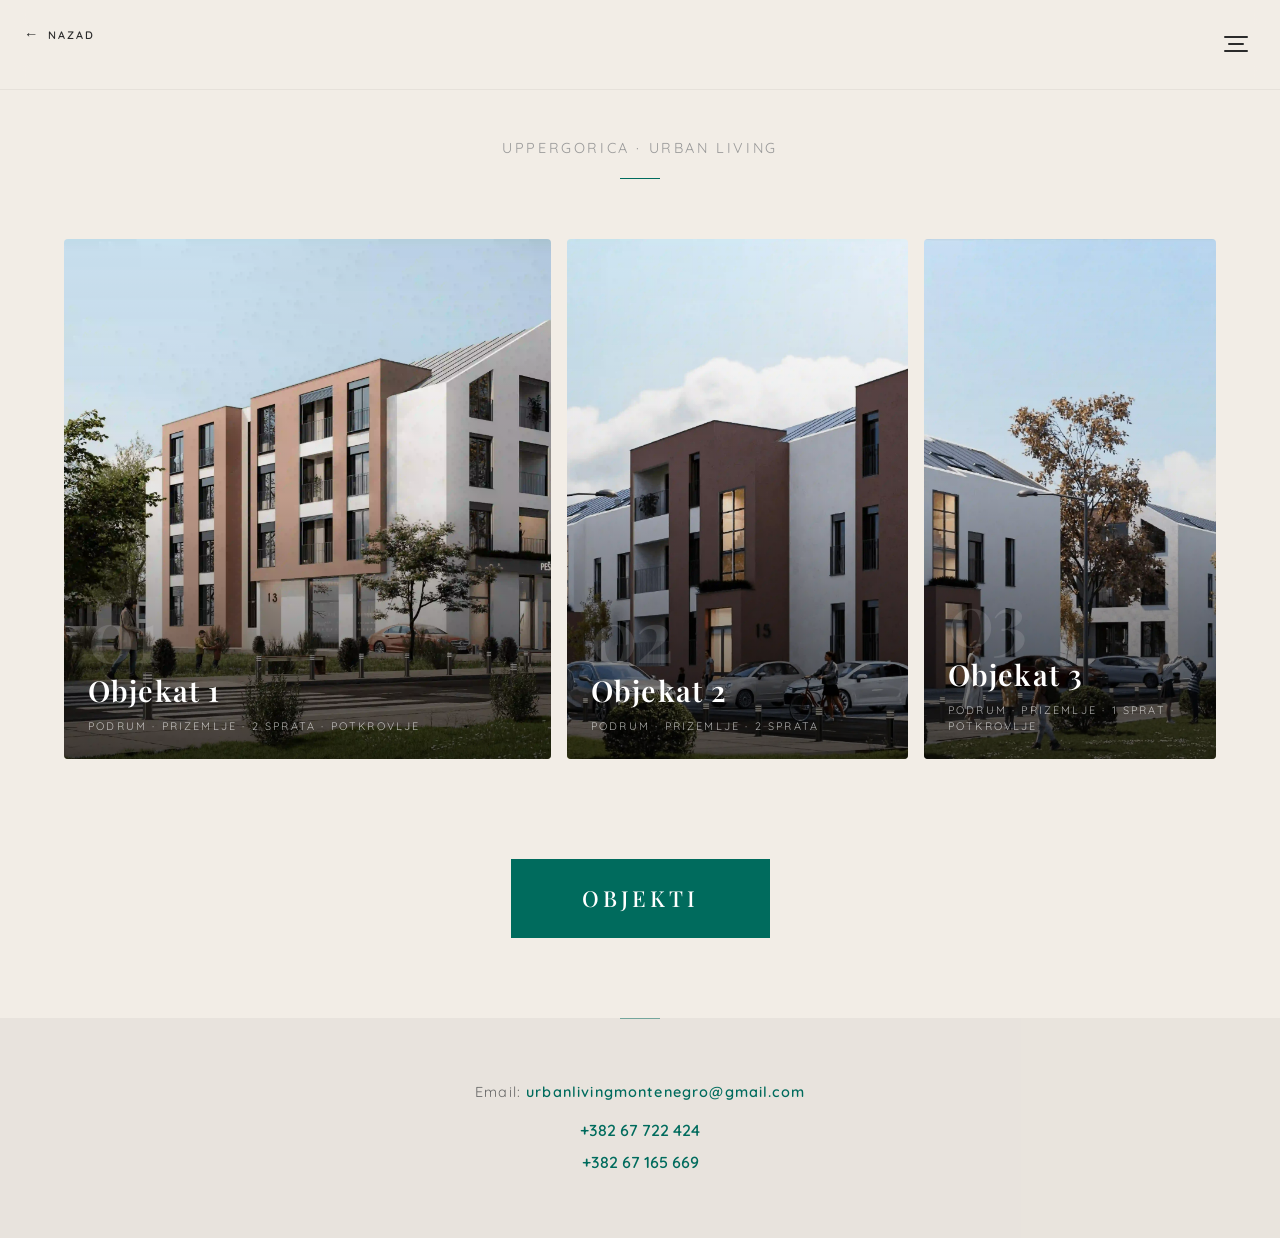
==== commit f236c67d: "performance" ====
--- a/gornja_gorica/index.html
+++ b/gornja_gorica/index.html
@@ -459,7 +459,7 @@
 
       <!-- Building 1 — Largest -->
       <a href="objekat1.html" class="building-card">
-        <img loading="lazy" decoding="async" class="card-img" src="images\PESIC PARKETI\1_zgrada\PESIC PARKETI-09.png" alt="Objekat 1">
+        <img loading="lazy" decoding="async" class="card-img" src="images\PESIC PARKETI\1_zgrada\PESIC PARKETI-09.webp" alt="Objekat 1">
         <div class="card-label">
           <span class="card-num">01</span>
           <span class="card-name">Objekat 1</span>
@@ -470,7 +470,7 @@
 
       <!-- Building 2 — Medium -->
       <a href="objekat2.html" class="building-card">
-        <img loading="lazy" decoding="async" class="card-img" src="images\PESIC PARKETI\2_zgrada\PESIC PARKETI-16.png" alt="Objekat 2">
+        <img loading="lazy" decoding="async" class="card-img" src="images\PESIC PARKETI\2_zgrada\PESIC PARKETI-16.webp" alt="Objekat 2">
         <div class="card-label">
           <span class="card-num">02</span>
           <span class="card-name">Objekat 2</span>
@@ -481,7 +481,7 @@
 
       <!-- Building 3 — Smallest -->
       <a href="objekat3.html" class="building-card">
-        <img loading="lazy" decoding="async" class="card-img" src="images\PESIC PARKETI\3_zgrada\PESIC PARKETI-24.png" alt="Objekat 3">
+        <img loading="lazy" decoding="async" class="card-img" src="images\PESIC PARKETI\3_zgrada\PESIC PARKETI-24.webp" alt="Objekat 3">
         <div class="card-label">
           <span class="card-num">03</span>
           <span class="card-name">Objekat 3</span>
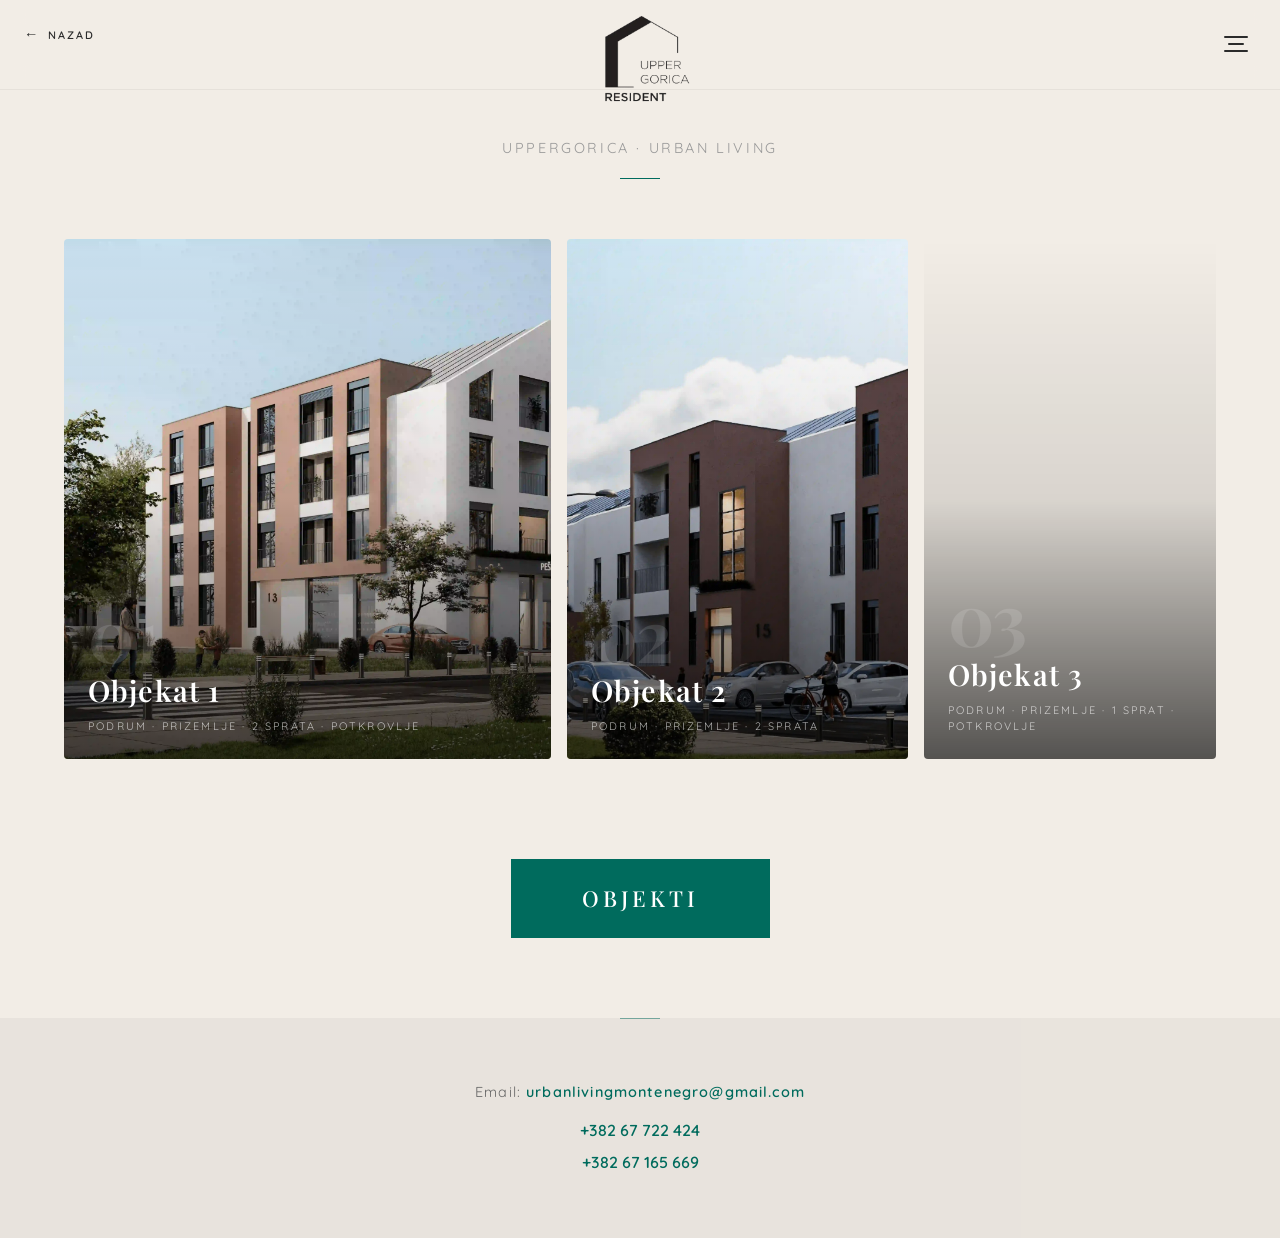
==== commit 8bd884b4: "bug fixes and new log" ====
--- a/gornja_gorica/index.html
+++ b/gornja_gorica/index.html
@@ -429,7 +429,7 @@
   <!-- HEADER -->
   <header class="header">
     <a href="index.html" class="logo">
-      <img src="images/urbanlivinglogo.png" alt="Urban Living Logo">
+      <img src="images/urbanlivinglogo.webp" alt="Urban Living Logo">
     </a>
   </header>
 
--- a/gornja_gorica/style.css
+++ b/gornja_gorica/style.css
@@ -44,6 +44,7 @@
 }
 
 .logo img {
+  padding-bottom: 10px;
   padding-top: 30px;
   height: 200px;
   width: auto;
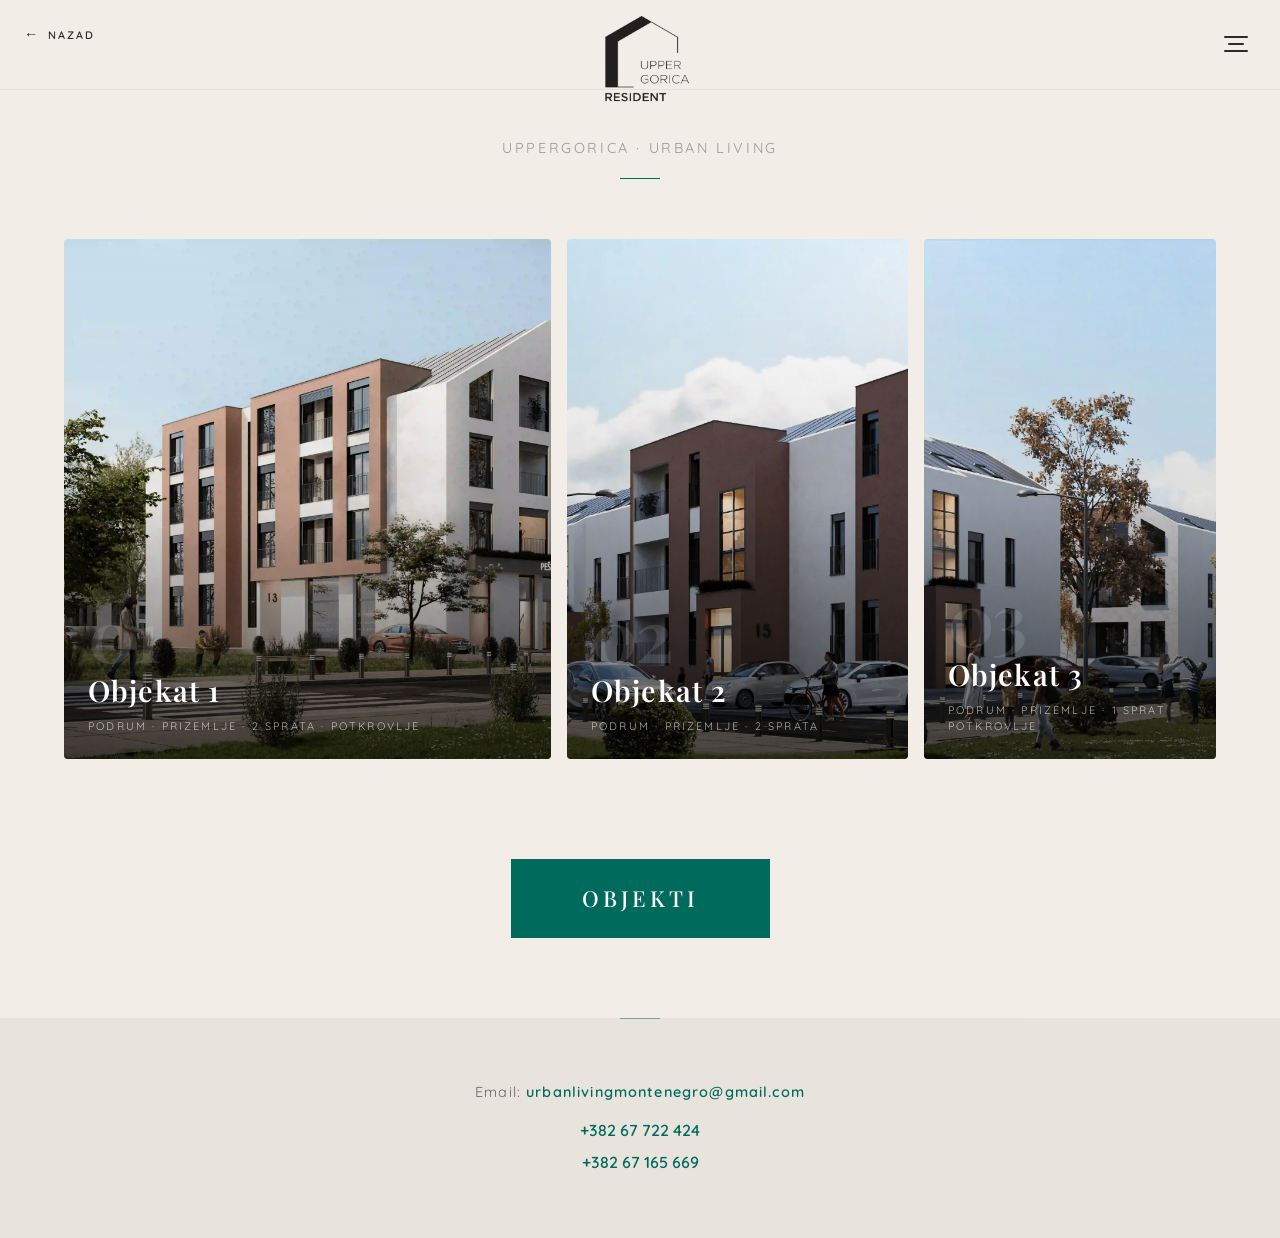
==== commit 7a4ae493: "bug fixes" ====
--- a/gornja_gorica/index.html
+++ b/gornja_gorica/index.html
@@ -8,10 +8,18 @@
   <meta name="description" content="Upper Gorica — Ekskluzivni stanovi i objekti, Podgorica.">
   <meta name="viewport" content="width=device-width, initial-scale=1.0">
   <title>Urban Living — UpperGorica</title>
+  <link rel="icon" type="image/svg+xml" href="/favicon.svg">
+
+  <meta property="og:type" content="website">
+  <meta property="og:title" content="Urban Living — Upper Gorica">
+  <meta property="og:description" content="Upper Gorica — Ekskluzivni stanovi i objekti, Podgorica.">
+  <meta property="og:image" content="/gornja_gorica/images/urbanlivinglogo.webp">
+  <meta name="twitter:card" content="summary_large_image">
+
     <link rel="preconnect" href="https://fonts.googleapis.com">
   <link rel="preconnect" href="https://fonts.gstatic.com" crossorigin>
   <link href="https://fonts.googleapis.com/css2?family=Quicksand:wght@400;500;600;700&family=Playfair+Display:ital,wght@0,500;0,600;0,700;1,500&display=swap" rel="stylesheet">
-  <link rel="stylesheet" href="style.css">
+  <link rel="stylesheet" href="/gornja_gorica/style.css">
   <style>
 
     /* ═══════════════════════════════════════════
@@ -419,7 +427,7 @@
 <body id="top">
 
   <!-- BACK BUTTON -->
-  <a href="../index.html" class="back-btn">Nazad</a>
+  <a href="/index.html" class="back-btn">Nazad</a>
 
   <!-- PAGE CURTAIN -->
   <div class="page-curtain">
@@ -428,8 +436,8 @@
 
   <!-- HEADER -->
   <header class="header">
-    <a href="index.html" class="logo">
-      <img src="images/urbanlivinglogo.webp" alt="Urban Living Logo">
+    <a href="/gornja_gorica/" class="logo">
+      <img src="/gornja_gorica/images/urbanlivinglogo.webp" alt="Urban Living Logo">
     </a>
   </header>
 
@@ -440,7 +448,7 @@
 
   <!-- OVERLAY MENU -->
   <div class="menu-overlay" id="menuOverlay">
-    <a href="index.html"   class="menu-link active">Početna</a>
+    <a href="/gornja_gorica/"   class="menu-link active">Početna</a>
     <a href="#contactInfo" class="menu-link">Kontakt</a>
     <a href="#"            class="menu-link" id="menuStanovi">Objekti</a>
     <a href="https://www.instagram.com/" target="_blank" class="menu-link">Instagram</a>
@@ -458,8 +466,8 @@
     <div class="buildings-grid">
 
       <!-- Building 1 — Largest -->
-      <a href="objekat1.html" class="building-card">
-        <img loading="lazy" decoding="async" class="card-img" src="images\PESIC PARKETI\1_zgrada\PESIC PARKETI-09.webp" alt="Objekat 1">
+      <a href="/gornja_gorica/objekat1.html" class="building-card">
+        <img loading="lazy" decoding="async" class="card-img" src="/gornja_gorica/images/PESIC PARKETI/1_zgrada/PESIC PARKETI-09.webp" alt="Objekat 1">
         <div class="card-label">
           <span class="card-num">01</span>
           <span class="card-name">Objekat 1</span>
@@ -469,8 +477,8 @@
       </a>
 
       <!-- Building 2 — Medium -->
-      <a href="objekat2.html" class="building-card">
-        <img loading="lazy" decoding="async" class="card-img" src="images\PESIC PARKETI\2_zgrada\PESIC PARKETI-16.webp" alt="Objekat 2">
+      <a href="/gornja_gorica/objekat2.html" class="building-card">
+        <img loading="lazy" decoding="async" class="card-img" src="/gornja_gorica/images/PESIC PARKETI/2_zgrada/PESIC PARKETI-16.webp" alt="Objekat 2">
         <div class="card-label">
           <span class="card-num">02</span>
           <span class="card-name">Objekat 2</span>
@@ -480,8 +488,8 @@
       </a>
 
       <!-- Building 3 — Smallest -->
-      <a href="objekat3.html" class="building-card">
-        <img loading="lazy" decoding="async" class="card-img" src="images\PESIC PARKETI\3_zgrada\PESIC PARKETI-24.webp" alt="Objekat 3">
+      <a href="/gornja_gorica/objekat3.html" class="building-card">
+        <img loading="lazy" decoding="async" class="card-img" src="/gornja_gorica/images/PESIC PARKETI/3_zgrada/PESIC PARKETI-24.webp" alt="Objekat 3">
         <div class="card-label">
           <span class="card-num">03</span>
           <span class="card-name">Objekat 3</span>
@@ -522,38 +530,38 @@
       <!-- Building 1 floors -->
       <div class="modal-floors-panel active" id="panel-b1">
         <ul class="floor-list">
-          <li data-href="objekat1.html#floor1">Podrum       <span class="floor-num">B</span></li>
-          <li data-href="objekat1.html#floor2">Prizemlje    <span class="floor-num">00</span></li>
-          <li data-href="objekat1.html#floor3">1 Sprat      <span class="floor-num">01</span></li>
-          <li data-href="objekat1.html#floor4">2 Sprat      <span class="floor-num">02</span></li>
-          <li data-href="objekat1.html#floor5">Potkrovlje   <span class="floor-num">PK</span></li>
+          <li data-href="/gornja_gorica/objekat1.html#floor1">Podrum       <span class="floor-num">B</span></li>
+          <li data-href="/gornja_gorica/objekat1.html#floor2">Prizemlje    <span class="floor-num">00</span></li>
+          <li data-href="/gornja_gorica/objekat1.html#floor3">1 Sprat      <span class="floor-num">01</span></li>
+          <li data-href="/gornja_gorica/objekat1.html#floor4">2 Sprat      <span class="floor-num">02</span></li>
+          <li data-href="/gornja_gorica/objekat1.html#floor5">Potkrovlje   <span class="floor-num">PK</span></li>
         </ul>
       </div>
 
       <!-- Building 2 floors -->
       <div class="modal-floors-panel" id="panel-b2">
         <ul class="floor-list">
-          <li data-href="objekat2.html#floor1">Podrum       <span class="floor-num">B</span></li>
-          <li data-href="objekat2.html#floor2">Prizemlje    <span class="floor-num">00</span></li>
-          <li data-href="objekat2.html#floor3">1 Sprat      <span class="floor-num">01</span></li>
-          <li data-href="objekat2.html#floor4">2 Sprat      <span class="floor-num">02</span></li>
+          <li data-href="/gornja_gorica/objekat2.html#floor1">Podrum       <span class="floor-num">B</span></li>
+          <li data-href="/gornja_gorica/objekat2.html#floor2">Prizemlje    <span class="floor-num">00</span></li>
+          <li data-href="/gornja_gorica/objekat2.html#floor3">1 Sprat      <span class="floor-num">01</span></li>
+          <li data-href="/gornja_gorica/objekat2.html#floor4">2 Sprat      <span class="floor-num">02</span></li>
         </ul>
       </div>
 
       <!-- Building 3 floors -->
       <div class="modal-floors-panel" id="panel-b3">
         <ul class="floor-list">
-          <li data-href="objekat3.html#floor1">Podrum       <span class="floor-num">B</span></li>
-          <li data-href="objekat3.html#floor2">Prizemlje    <span class="floor-num">00</span></li>
-          <li data-href="objekat3.html#floor3">1 Sprat      <span class="floor-num">01</span></li>
-          <li data-href="objekat3.html#floor4">Potkrovlje   <span class="floor-num">PK</span></li>
+          <li data-href="/gornja_gorica/objekat3.html#floor1">Podrum       <span class="floor-num">B</span></li>
+          <li data-href="/gornja_gorica/objekat3.html#floor2">Prizemlje    <span class="floor-num">00</span></li>
+          <li data-href="/gornja_gorica/objekat3.html#floor3">1 Sprat      <span class="floor-num">01</span></li>
+          <li data-href="/gornja_gorica/objekat3.html#floor4">Potkrovlje   <span class="floor-num">PK</span></li>
         </ul>
       </div>
 
     </div>
   </div>
 
-  <script src="script.js"></script>
+  <script src="/gornja_gorica/script.js"></script>
   <script>
     // ── BUILDING TAB SWITCHING ──
     document.querySelectorAll('.modal-tab').forEach(tab => {
